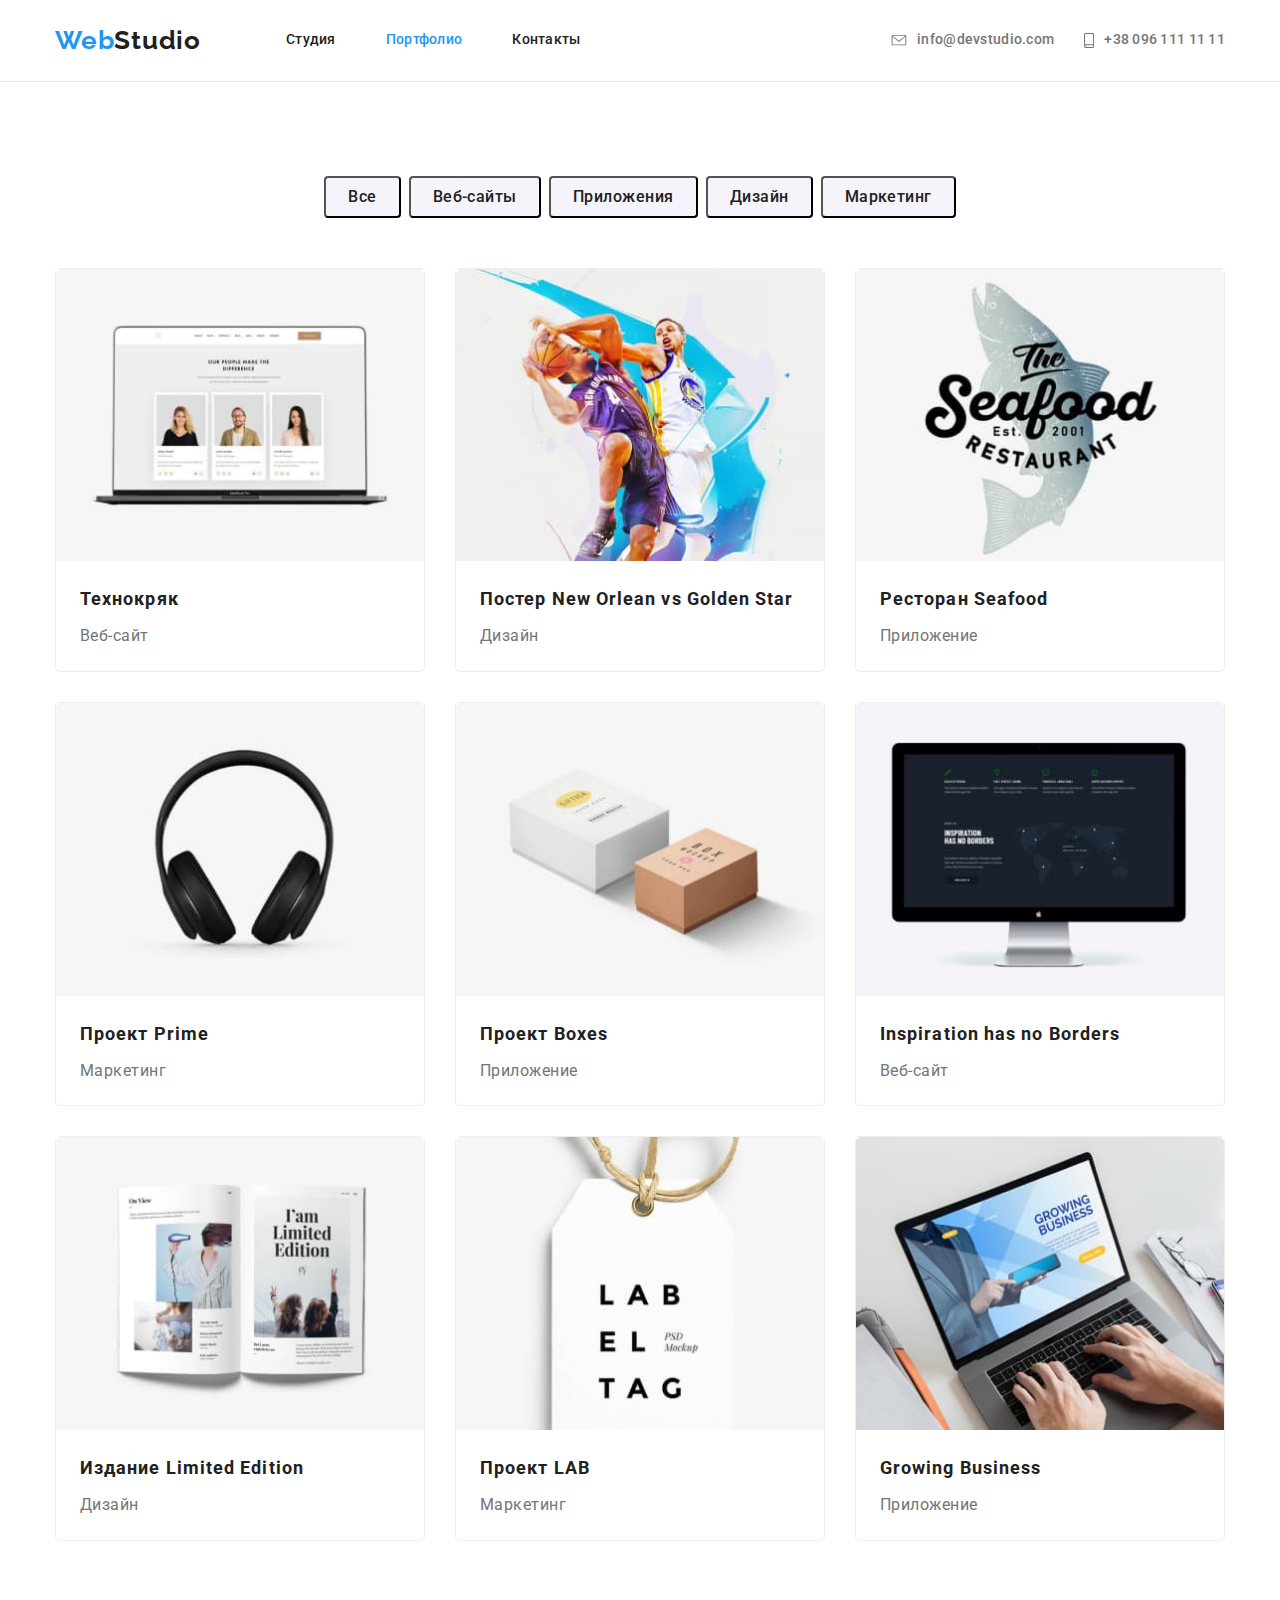
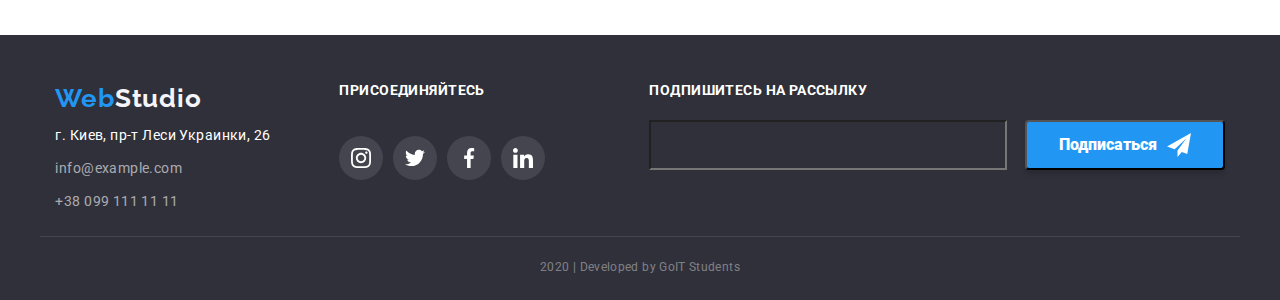
==== portfolio.html @ 96d50aa7 "111" ====
<!DOCTYPE html>
<html lang="ru">
  <head>
    <meta charset="UTF-8" />
    <meta name="viewport" content="width=device-width, initial-scale=1.0" />
    <title>Портфолио</title>
    <link
      href="https://fonts.googleapis.com/css2?family=Raleway:wght@700&family=Roboto:wght@400;500;700&display=swap"
      rel="stylesheet"
    />
    <link
      rel="stylesheet"
      href="https://cdnjs.cloudflare.com/ajax/libs/modern-normalize/0.6.0/modern-normalize.min.css"
    />
    <link rel="stylesheet" href="./css/styles.css" />
  </head>
  <body>
    <!--Шапка-->
    <header class="page-header">
      <div class="header-container">
        <!--Меню навигации-->
        <nav class="main-nav">
          <a class="logo" href="./index.html">Web<span class="logo-header">Studio</span></a>
          <ul class="list">
            <li class="item">
              <a href="./index.html" class="link">
                Студия
              </a>
            </li>
    
            <li class="item">
              <a href="./portfolio.html" class="link curent">
                Портфолио
              </a>
            </li>
    
            <li class="item">
              <a href="" class="link">
                Контакты
              </a>
            </li>
          </ul>
        </nav>
    
        <!--Связь-->
        <address class="address-nav">
          <ul class="list">
            <li class="item">
              <a href="mailto:info@devstudio.com" class="address-mail">
                <svg class="icon-address" width=16 height=11>
                  <use href=./images/symbol-defs.svg#icon-envelope></use>
                </svg>
                info@devstudio.com
              </a>
            </li>
            <li class="item">
    
              <a href="tel:+380961111111" class="address-mail">
                <svg class="icon-address" width="10" height="15">
                  <use href="./images/symbol-defs.svg#icon-smartphone"></use>
                </svg>
                +38 096 111 11 11
              </a>
            </li>
          </ul>
        </address>
      </div>
    </header>
    <!--основной блок-->
    <main class="main-portfolio">
      <!--фильтры-->
      <section class="section">
        <div class="container">
          <ul class="button list">
            <li class="button-item">
              <button type="button" class="button-container__button">
                Все
              </button>
            </li>
            <li class="button-item">
              <button type="button" class="button-container__button">
                Веб-сайты
              </button>
            </li>
            <li class="button-item">
              <button type="button" class="button-container__button">
                Приложения
              </button>
            </li>
            <li class="button-item">
              <button type="button" class="button-container__button">
                Дизайн
              </button>
            </li>
            <li class="button-item">
              <button type="button" class="button-container__button">
                Маркетинг
              </button>
            </li>
          </ul>

          <!--Портфолио-->

          <ul class="production list">
            <li class="production item">
                <a class="portfolio-link" href="">
                  <img
                    class="portfolio__image-card"
                    src="./images/portfolio-projects/img1.jpg"
                    alt="Технокряк"
                    width="370"
                    height="294"
                  />
                  <div class="portfolio__card-content">
                    <h2 class="portfolio-title">Технокряк</h2>
                    <p class="portfolio__name">Веб-сайт</p>
                    <!--<p class="hide-text">Технокряк это современная площадка распространения коронавируса. Компании используют эту платформу для цифрового шпионажа и атак на защищённые сервера конкурентов.</p>-->
                  </div>
                </a>
            </li>
            <li class="production item">
                <a class="portfolio-link" href="">
                  <img
                    class="portfolio__image-card"
                    src="./images/portfolio-projects/img2.jpg"
                    alt="Постер"
                    width="370"
                    height="294"
                  />
                  <div class="portfolio__card-content">
                    <h2 class="portfolio-title">
                      Постер New Orlean vs Golden Star
                    </h2>
                    <p class="portfolio__name">Дизайн</p>
                    <!--<p class="hide-text">Классический текст-«рыба» (условный, зачастую бессмысленный текст-заполнитель, вставляемый в макет страницы).</p>-->
                  </div>
                </a>
            </li>
            <li class="production item">
                <a class="portfolio-link" href="">
                  <img
                    class="portfolio__image-card"
                    src="./images/portfolio-projects/img3.jpg"
                    alt="Ресторан Seafood"
                    width="370"
                    height="294"
                  />
                  <div class="portfolio__card-content">
                    <h2 class="portfolio-title">Ресторан Seafood</h2>
                    <p class="portfolio__name">Приложение</p>
                    <!--<p class="hide-text">Lorem ipsum dolor sit amet, eu errem eloquentiam pro. Fuisset platonem postulant eos id, ut mazim legere pri, nostrud debitis no usu.</p>-->
                  </div>
                </a>
            </li>
            <li class="production item">
                <a class="portfolio-link" href="">
                  <img
                    class="portfolio__image-card"
                    src="./images/portfolio-projects/img4.jpg"
                    alt="Проект Prime"
                    width="370"
                    height="294"
                  />
                  <div class="portfolio__card-content">
                    <h2 class="portfolio-title">Проект Prime</h2>
                    <p class="portfolio__name">Маркетинг</p>
                    <!--<p class="hide-text">Reprimique eloquentiam ex has, at rebum tempor nec. Qui molestiae conclusionemque ut. Quo denique theophrastus ea, an his justo deseruisse.</p>-->
                  </div>
                </a>
            </li>
            <li class="production item">
                <a class="portfolio-link" href="">
                  <img
                    class="portfolio__image-card"
                    src="./images/portfolio-projects/img5.jpg"
                    alt="Проект Boxes"
                    width="370"
                    height="294"
                  />
                  <div class="portfolio__card-content">
                    <h2 class="portfolio-title">Проект Boxes</h2>
                    <p class="portfolio__name">Приложение</p>
                    <!--<p class="hide-text">Классический текст-«рыба» (условный, зачастую бессмысленный текст-заполнитель, вставляемый в макет страницы).</p>-->
                  </div>
                </a>
            </li>
            <li class="production item">
                <a class="portfolio-link" href="">
                  <img
                    class="portfolio__image-card"
                    src="./images/portfolio-projects/img6.jpg"
                    alt="Inspiration has no Borders"
                    width="370"
                    height="294"
                  />
                  <div class="portfolio__card-content">
                    <h2 class="portfolio-title">Inspiration has no Borders</h2>
                    <p class="portfolio__name">Веб-сайт</p>
                    <!--<p class="hide-text">Lorem ipsum dolor sit amet, eu errem eloquentiam pro. Fuisset platonem postulant eos id, ut mazim legere pri, nostrud debitis no usu.</p>-->
                  </div>
                </a>
            </li>
            <li class="production item">
                <a class="portfolio-link" href="">
                  <img
                    class="portfolio__image-card"
                    src="./images/portfolio-projects/img7.jpg"
                    alt="Издание Limited Edition"
                    width="370"
                    height="294"
                  />
                  <div class="portfolio__card-content">
                    <h2 class="portfolio-title">Издание Limited Edition</h2>
                    <p class="portfolio__name">Дизайн</p>
                    <!--<p class="hide-text">Reprimique eloquentiam ex has, at rebum tempor nec. Qui molestiae conclusionemque ut. Quo denique theophrastus ea, an his justo deseruisse.</p>-->
                  </div>
                </a>
            </li>
            <li class="production item">
                <a class="portfolio-link" href="">
                  <img
                    class="portfolio__image-card"
                    src="./images/portfolio-projects/img8.jpg"
                    alt="Проект LAB"
                    width="370"
                    height="294"
                  />
                  <div class="portfolior__card-content">
                    <h2 class="portfolio-title">Проект LAB</h2>
                    <p class="portfolio__name">Маркетинг</p>
                    <!--<p class="hide-text">Классический текст-«рыба» (условный, зачастую бессмысленный текст-заполнитель, вставляемый в макет страницы).</p>-->
                  </div>
                </a>
            </li>
            <li class="production item">
                <a class="portfolio-link" href="">
                  <img
                    class="portfolior__image-card"
                    src="./images/portfolio-projects/img9.jpg"
                    alt="Growing Business"
                    width="370"
                    height="294"
                  />
                  <div class="portfolio__card-content">
                    <h2 class="portfolio-title">Growing Business</h2>
                    <p class="portfolio__name">Приложение</p>
                    <!--<p class="hide-text">Lorem ipsum dolor sit amet, eu errem eloquentiam pro. Fuisset platonem postulant eos id, ut mazim legere pri, nostrud debitis no usu.</p>-->
                  </div>
                </a>
            </li>
          </ul>
        </div>
      </section>
    </main>

    <!--Footer-->
    <footer class="footer">
      <div class="container footer-box">
        <div class="footer__container__logo-adress">
          <a class="logo" href="./index.html"
            >Web<span class="logo-footer">Studio</span></a
          >
          <address>
            <p class="footer__container__logo-adress__adress">
              г. Киев, пр-т Леси Украинки, 26
            </p>
            <a
              class="footer__container__logo-adress__contact"
              href="mailto:info@example.com"
              >info@example.com</a
            >
            <a
              class="footer__container__logo-adress__contact"
              href="tel:+380991111111"
              >+38 099 111 11 11</a
            >
          </address>
        </div>

        <div class="footer__container__social">
          <p class="footer__container__social__slogan">присоединяйтесь</p>
          <ul class="footer__container__social__social-list">
            <li>
              <a class="footer__social-links" href="https://www.instagram.com">
                <svg class="footer__social-icon" width="20" height="20">
                  <use href="./images/symbol-defs.svg#icon-instagram-2"></use>
                </svg>
              </a>
            </li>
            <li>
              <a class="footer__social-links" href="https://twitter.com">
                <svg class="footer__social-icon" width="20" height="20">
                  <use href="./images/symbol-defs.svg#icon-twitter-1"></use>
                </svg>
              </a>
            </li>
            <li>
              <a class="footer__social-links" href="https://www.facebook.com">
                <svg class="footer__social-icon" width="20" height="20">
                  <use href="./images/symbol-defs.svg#icon-facebook-1"></use>
                </svg>
              </a>
            </li>
            <li>
              <a class="footer__social-links" href="https://www.linkedin.com">
                <svg class="footer__social-icon" width="20" height="20">
                  <use href="./images/symbol-defs.svg#icon-linkedin-1"></use>
                </svg>
              </a>
            </li>
          </ul>
        </div>

        <div class="footer__container__subscribe">
          <p class="footer__container__subscribe__join">
            Подпишитесь на рассылку
          </p>
          <input class="email-input" type="email" />
          <!--Кнопка с подпиской на рассылку-->
          <button type="button" class="button-second">
            Подписаться
            <svg class="send-icon" width="24" height="24">
              <use href="./images/symbol-defs.svg#icon-icon-send"></use>
            </svg>
          </button>
        </div>
      </div>
      <!--копирайт-->
      <p class="footer__copyright-container">
        2020 | Developed by GoIT Students
      </p>
    </footer>
  </body>
</html>
---- css/styles.css ----
html{
    box-sizing: border-box;
}

*,
*::before
*::after {
    box-sizing: inherit;
}
:root {
    --primary-text-color:#757575;
    --title-text-color:#212121;
    --accent-color:#2196F3;
    --accent-background-color:#F5F4FA;
    --title-second-text-color:#FFFFFF;
}
/* стили для боди */
body{
    background-color:#FFFFFF ;
    color: var(--title-second-text-color);
       }
a{
        text-decoration: none;
    }

img{
    display: block;
    max-width: 100%;
    height: auto;
}    

/* Убираем маркеры */
ul [class] {list-style-type: none;}

.visually-hidden{
    position: absolute;
    width: 1px;clip: 
    height: 1px;
    margin: -1px;
    border: 0;
    rect(0 0 0 0);
    overflow: hidden;
}
    
    /* хедер*/
   .page-header{
    
    border-bottom: 1px solid #ECECEC;
             
   } 

.section{
    padding-top: 94px;
    padding-bottom: 94px;
}

.header-container{
    display: flex;
    width: 1200px;
    margin-right: auto;
    margin-left: auto;
    padding-left: 15px;
    padding-right: 15px;
}

.container{
    width: 1200px;
    margin-left: auto;
    margin-right: auto;
    padding-left: 15px;
    padding-right: 15px;
      }

.main-nav .list{
    display: flex;
    margin-left: 85px;
    padding-left: 0px;
    align-items: center;
    margin-top: 0px;
    margin-bottom: 0px;
   }

.main-nav .item + .item{
    margin-left: 50px;
}

 /*стиль навигации*/
 .main-nav{
    display: inline-block;
    margin-top: 0px;
    margin-bottom: 0px;
    display: flex;
}
.main-nav .link{
    display: block;
    margin-bottom: 0px;
    padding-top: 32px;
    padding-bottom: 32px;

    color: var(--title-text-color);
    font-family: Roboto, sans-serif;
    font-style: normal;
    font-weight: 500;
    font-size: 14px;
    line-height: 1.14;
    letter-spacing: 0.02em;
    }

.main-nav .link:hover,
.main-nav .link:focus, 
.main-nav .link:active{
    color:var(--accent-color);
}
.main-nav .link.curent{
    color:var(--accent-color);
}    

   .address-nav .list{
    display: flex;
    margin: 0;
  padding: 0;
  list-style: none;
     }

.address-nav{
    display: flex;
    align-items: center;
    margin-left: auto;
}

.address-nav .item + .item{
    margin-left: 30px;
}

    /*стиль адреса*/
          
.address-mail{
    display: inline-flex;
    align-items: center;
    padding-top: 32px;
    padding-bottom: 32px;

    color:var(--primary-text-color);
    font-family: Roboto, sans-serif;
    font-style: normal;
    font-weight: 500;
    font-size: 14px;
    line-height: 1.14;
    letter-spacing: 0.02em;
    }      

    .address-mail:hover{
        color: var(--accent-color);
    }

    .icon-address{
       margin-right: 10px;
       --color3: currentColor;
    }
       
/*лого*/
    .logo{
        color: var(--accent-color);
        display: flex;
        align-items: center;
        
        font-family: Raleway, sans-serif;
        font-style: normal;
        font-weight: bold;
        font-size: 26px;
        line-height: 1.19;
        letter-spacing: 0.03em;
     }
     
    .logo-header{
        display: block;
        padding-top: 25px;
        padding-bottom: 25px;
        
        color: var(--title-text-color);
        font-family: Raleway, sans-serif;
        font-style: normal;
        font-weight: bold;
        font-size: 26px;
        line-height: 1.19;
        letter-spacing: 0.03em;
                        }

                   

    .logo-footer{
        display: block;
        margin: 0px;
        padding: 0px;
                
        color: var(--accent-background-color);
        font-family: Raleway, sans-serif;
        font-style: normal;
        font-weight: bold;
        font-size: 26px;
        line-height: 1.19;
        letter-spacing: 0.03em;
                }
    
    /*стиль кнопок*/
    .button-primary{
        display: block;
        width: 200px;
        text-align: center;
        padding-top: 10px;
        padding-bottom: 10px;
        margin-left: auto;
        margin-right: auto;
        margin-top: 30px;
       
        border-radius: 3px;

        font-family: Roboto, sans-serif;
        color: var(--title-second-text-color);
        font-style: normal;
        font-weight: bold;
        font-size: 16px;
        line-height: 1.88;
        letter-spacing: 0.06em;
        background-color: var(--accent-color);                 
        }



        .button-second{
            background-color: var(--accent-color);
        }
        .button-second .text-button{
            display: flex;
            align-items: center;
            text-align: center;
            
            color: var(--title-second-text-color);
            font-family: Roboto, sans-serif;
            font-style: normal;
            font-weight: 900;
            font-size: 16px;
            line-height: 1.88;
            letter-spacing: 0.06em;
        }

        .button-list{ 
            background-color: var(--title-second-text-color);
            color: var(--title-text-color);
            }

        .button-list .button { 
                background-color: var(--accent-background-color);
                font-family: Roboto, sans-serif;
                font-style: normal;
                font-weight: 500;
                font-size: 16px;
                line-height: 1.62;
                letter-spacing: 0.03em
            }
        .button-list .button:hover { 
                background-color: var(--accent-color);
                color: var(--title-second-text-color);
                            }
        
                

        .main-portfolio{
           background-color: var(--title-second-text-color); 
        }

   

    /*стиль главного фона и цвет заголовка*/      
    .section-hero{
        max-width: 1600px;
        max-height: 600px;
        margin-left: auto;
        margin-right: auto;
        padding-top: 200px;
        padding-bottom: 200px;
        background-image: linear-gradient(rgba(47, 48, 58, 0.8),rgba(47, 48, 58, 0.8)), url(../images/hero/hero.jpg);
        background-color: rgb(49, 3, 3);
        background-repeat: no-repeat;
        background-position: center;
        background-size: cover;
        color: var(--title-second-text-color);
        }   

    .section-hero .title{
            width: 646px;
            margin-top: 0px;
            margin-right: auto;
            margin-bottom: 0px;
            margin-left: auto;
            
            text-align: center;
            font-family: Roboto, sans-serif;
            font-style: normal;
            font-weight: 900;
            font-size: 44px;
            line-height: 1.36;
            letter-spacing: 0.06em;
            color: var(--title-second-text-color);
            }

.container .list{
    display: flex;

    padding-left: 0px;
    margin-top: 0px;
    margin-bottom: 0px;
    margin-left: auto;
    margin-right: auto;
    }

.features.item{
    justify-content: space-between;
    width: 270px;
    
}

.features.item:not(:last-child){
    margin-right: 30px;
}

.features-icon{
    background-color: var(--accent-background-color);
    display: flex;
    align-items: center;
    justify-content: center;
    padding-top: 25px;
    padding-bottom: 25px;
    border-radius: 4px;
}
 
    .features.title{
        align-self: flex-start;
        padding-left: 0px;
        margin-bottom: 0px;
        margin-top: 30px;
        
        color: var(--title-text-color);
        font-family: Roboto, sans-serif;
        font-style: normal;
        font-weight: bold;
        font-size: 14px;
        line-height: 1.14;
        letter-spacing: 0.03em;
        }
    
    .features.text{
        margin-top: 10px;
        margin-bottom: 0px;
        
        color: var(--primary-text-color);
        font-family: Roboto, sans-serif;
        font-style: normal;
        font-weight: normal;
        font-size: 14px;
        line-height: 1.71;
        letter-spacing: 0.03em;
        }

        /*наш профиль*/
    
   
.container .profile{
    
}

.profile.title{
    margin-top: 0px;
    margin-bottom: 50px;

    color: var(--title-text-color);
    font-family: Roboto, sans-serif;
    font-style: normal;
    font-weight: bold;
    font-size: 36px;
    line-height: 1.17;
    text-align: center;
    letter-spacing: 0.03em;
        }   

.profile .image{
    display: block;
    width: 370px;
    height: 294px;
}

.profile .list{
    display: flex;
    padding-left: 0px;

    margin-top: 0px;
    margin-bottom: 0px;
    padding-top: 50px;
    }

.profile .item + .item{
    margin-left: 30px;
}

.profile .text-title {
    margin-top: 0px;
    margin-bottom: 0px;
    padding-top: 27px;
    padding-bottom: 27px;
                       
    color: var(--title-second-text-color);
    background: rgba(47, 48, 58, 0.8);
    font-family: Roboto, sans-serif;
    font-style: normal;
    font-weight: bold;
    font-size: 14px;
    line-height: 1.14;
    text-align: center;
    letter-spacing: 0.03em;
    }
        /*команда*/

.section.team{
    background-color: var(--accent-background-color);
    }

    .team .title{
        
        margin-top: 0px;
        margin-right: auto;
        margin-bottom: 0px;
        margin-left: auto;
        padding-top: 0px;
                    
        color: var(--title-text-color);
        font-family: Roboto, sans-serif;
        font-style: normal;
        font-weight: bold;
        font-size: 36px;
        line-height: 1.17;
        text-align: center;
        letter-spacing: 0.03em;
        }

.team .list{
    display: flex;
    justify-content: space-between;
    margin-top: 50px;
    margin-bottom: 0px;
    padding-left: 0px;
    padding-right: ;
    }

.team .item{
    width: 270px;
}    
    
    
    .team.card{
        background-color: var(--title-second-text-color);
    }

.team__image{
    display: block;
}

.team__content-card{
    width: 270px;
    padding-top: 30px;
    padding-bottom: 24px;

    background-color: var(--title-second-text-color);
    box-shadow: 0px 2px 1px rgba(0, 0, 0, 0.2), 0px 1px 1px rgba(0, 0, 0, 0.14), 0px 1px 3px rgba(0, 0, 0, 0.12);
}

.item.team-card{
    box-shadow: 0px 2px 1px rgba(0, 0, 0, 0.2), 0px 1px 1px rgba(0, 0, 0, 0.14), 0px 1px 3px rgba(0, 0, 0, 0.12);
}

.team .name{
text-align: center;  
margin: 0px;

color: var(--title-text-color);
font-family: Roboto, sans-serif;
font-style: normal;
font-weight: 500;
font-size: 16px;
line-height: 1.88;
letter-spacing: 0.03em;
    }

.team .text{
    padding-top: 10px;
    text-align: center;
    margin: 0px;
        
    color: var(--primary-text-color);
    font-family: Roboto, sans-serif;
    font-style: normal;
    font-weight: normal;
    font-size: 16px;
    line-height: 1.19;
    letter-spacing: 0.03em;

    }

    .social-list{
        display: flex;
        justify-content: space-evenly;
        
        margin: 0px;
       padding: 0px;
            }

.social-links{
    margin-top: 16px;
    width: 44px;
    height: 44px;
    border-radius: 50%;
    background-color: var(--title-second-text-color);
    align-items: center;
    justify-content: center;
    display: inline-flex;
}
.social-links:hover
    {background-color: var(--accent-color);
    --color4: #FFFFFF;}

.social-icon{
    fill: #AFB1B8;
}

    /*постоянные клиенты*/

    .clients.title{
    text-align: center;
    margin-top: 0px;
    margin-bottom: 50px;

    color: var(--title-text-color);
    font-family: Roboto, sans-serif;
    font-style: normal;
    font-weight: bold;
    font-size: 36px;
    line-height: 1.17;
    text-align: center;
    letter-spacing: 0.03em;
    }

.clients.list{
    display: flex;
    padding-top: 50px;
    padding-left: 0px;
    justify-content: space-between;
    margin: 0px;
    }
 
.clients__logo{
    display: flex;
    justify-content: center;
    align-items: center;
    width: 170px;
    height: 90px;
    border: 1px solid #AFB1B8;
    border-radius: 4px;
  
}

.clients__logo:hover{
    border: 1px solid var(--accent-color);
    --color4: #2196F3;
}

    /*Портфолио*/
.production .list{
    background-color: var(--title-second-text-color);
    }



.production .hide-text{
    background-color: var(--accent-color);
    color: var(--title-second-text-color);
    font-family: Roboto, sans-serif;
    font-style: normal;
    font-weight: normal;
    font-size: 18px;
    line-height: 1.55;
    letter-spacing: 0.03em;
    }

    /*футер*/
.footer{
    background-color:#2F303A ;
    
    margin-left: auto;
    margin-right: auto;
    padding-top:48px;
    padding-bottom: 21px;
    }

.container.footer-box{
   margin-left: auto;
   margin-right: auto;
   display: flex;
   border-bottom: 1px solid rgba(255, 255, 255, 0.1);
   justify-content: center;

}   

.footer__container__logo-adress{
    padding: 0px;
    margin-right: 0px;
    
    color:var(--title-second-text-color) ;
    font-family: Roboto, sans-serif;
    font-style: normal;
    font-weight: normal;
    font-size: 14px;
    line-height: 1.71;
    letter-spacing: 0.03em;
    }

.footer__container__logo-adress__adress{
    margin-top: 10px;
    margin-bottom: 0px;
    margin-right: 69px;

    color: var(--title-second-text-color);
    font-family: Roboto, sans-serif;
    font-style: normal;
    font-weight: normal;
    font-size: 14px;
    line-height: 1.71;
    letter-spacing: 0.03em;
    }    

.footer__container__logo-adress__contact{
    display: flex;
    margin-top: 9px;
    
    color:rgba(255, 255, 255, 0.6) ;
    font-family: Roboto, sans-serif;
    font-style: normal;
    font-weight: normal;
    font-size: 14px;
    line-height: 1.71;
    letter-spacing: 0.03em;
     }

    
.footer__container__social{
margin-right: 94px;
}

.footer__container__social__slogan{
    display: block;
    margin-top: 0px;
    margin-bottom: 21px;
   
    color: var(--title-second-text-color);
    font-family: Roboto, sans-serif;
    font-style: normal;
    font-weight: bold;
    font-size: 14px;
    line-height: 1.14;
    letter-spacing: 0.03em;
    text-transform: uppercase;
      }

.footer__container__social__social-list{
    display: flex;
    padding-left: 0px;
    list-style-type: none;
    margin-top: 0px;
    margin-bottom: 56px;
}

.footer__social-links{
 margin-top: 16px;
 margin-right: 10px;
    width: 44px;
    height: 44px;
    border-radius: 50%;
    background-color: rgba(255, 255, 255, 0.1);
    align-items: center;
    justify-content: center;
    display: inline-flex;
}
.footer__social-links:not(:last-child){
    margin-right: 10px;
}

.footer__social-links:hover{
    background-color: var(--accent-color);
}

.footer__social-icon{
--color4: #FFFFFF; 
}

.footer__container__subscribe{
    
}

.footer__container__subscribe__join{
    display: flex;
    margin-top: 0px;
    margin-bottom: 21px;
    
    color: var(--title-second-text-color);
    font-family: Roboto, sans-serif;
    font-style: normal;
    font-weight: bold;
    font-size: 14px;
    line-height: 1.14;
    letter-spacing: 0.03em;
    text-transform: uppercase;
}

.email-input{
   display: inline-flex;
    width: 358px;
    height: 50px;
    background-color: #2F303A;
    color: rgba(255, 255, 255, 0.6);;
}

.button-second{
    display: inline-flex;
    align-items: center;
    justify-content: center;
    margin-top: 0px;
    margin-left: 12px;
    width: 200px;
    height: 50px;

    color: var(--title-second-text-color);
    font-family: Roboto, sans-serif;
    font-style: normal;
    font-weight: 900;
    font-size: 16px;
    line-height: 30px;
    border-radius: 4px;
    box-shadow: 0px 4px 4px rgba(0, 0, 0, 0.15);
}

.send-icon{
    margin-left: 10px;
}

.footer__copyright-container{
    padding-top: 18px;
    
    margin: 0px;
    
    justify-content: center;

    color: rgba(255, 255, 255, 0.4);  
    font-family: Roboto, sans-serif;
    font-style: normal;
    font-weight: normal;
    font-size: 12px;
    line-height: 2;
    text-align: center;
    letter-spacing: 0.03em;
      }
     
     .button.list{
        display: flex;
        justify-content: center;
    }

    .button-item:not(:last-child){
        margin-right: 8px;
    }

      .button-container__button{
        
        border-radius: 4px;
        padding-top: 6px;
        padding-right: 22px;
        padding-bottom: 6px;
        padding-left: 22px;

        background-color: var(--accent-background-color);
        color: var(--title-text-color);
        font-family: Roboto, sans-serif;
        font-style: normal;
        font-weight: 500;
        font-size: 16px;
        line-height: 1.62;
        text-align: center;
        letter-spacing: 0.03em;
      }

      .button-container__button:hover,
      .button-container__button:focus,
      .button-container__button:active{
          background-color: var(--accent-color);
          color: var(--title-second-text-color);
      }
      
.production.list{
    display: flex;
    flex-wrap: wrap;
    margin: 0px;
    padding-top: 50px;
    padding-left: 0px;
    padding-right: 0px;
}

.production.item:not(:nth-child(3n)){
    margin-right: 30px;
}

.production.item:not(:nth-last-child(-n+3)){
    margin-bottom: 30px;
}

.portfolio__image-card{
    display: block
}

.portfolio__card{
        
}
.portfolio-link{
    display: block;
    width: 370px;

    background: #FFFFFF;
    border: 1px solid #EEEEEE;
    border-radius: 5px;
}
.portfolio-link:hover{
box-shadow: 0px 2px 1px rgba(0, 0, 0, 0.2), 0px 1px 1px rgba(0, 0, 0, 0.14), 0px 1px 3px rgba(0, 0, 0, 0.12);
}

.portfolio-title{
    margin-top: 20px;
    margin-bottom: 4px;
    margin-left: 24px;
    
    color: var(--title-text-color);
    font-family: Roboto, sans-serif;
    font-style: normal;
    font-weight: bold;
    font-size: 18px;
    line-height: 2;
    letter-spacing: 0.06em
}

.portfolio__name{
    margin-top: 4px;
    margin-bottom: 20px;
    margin-left: 24px;
   
    color: var(--primary-text-color);
    font-family: Roboto, sans-serif;
    font-style: normal;
    font-weight: normal;
    font-size: 16px;
    line-height: 1.87;
    letter-spacing: 0.03em;
}
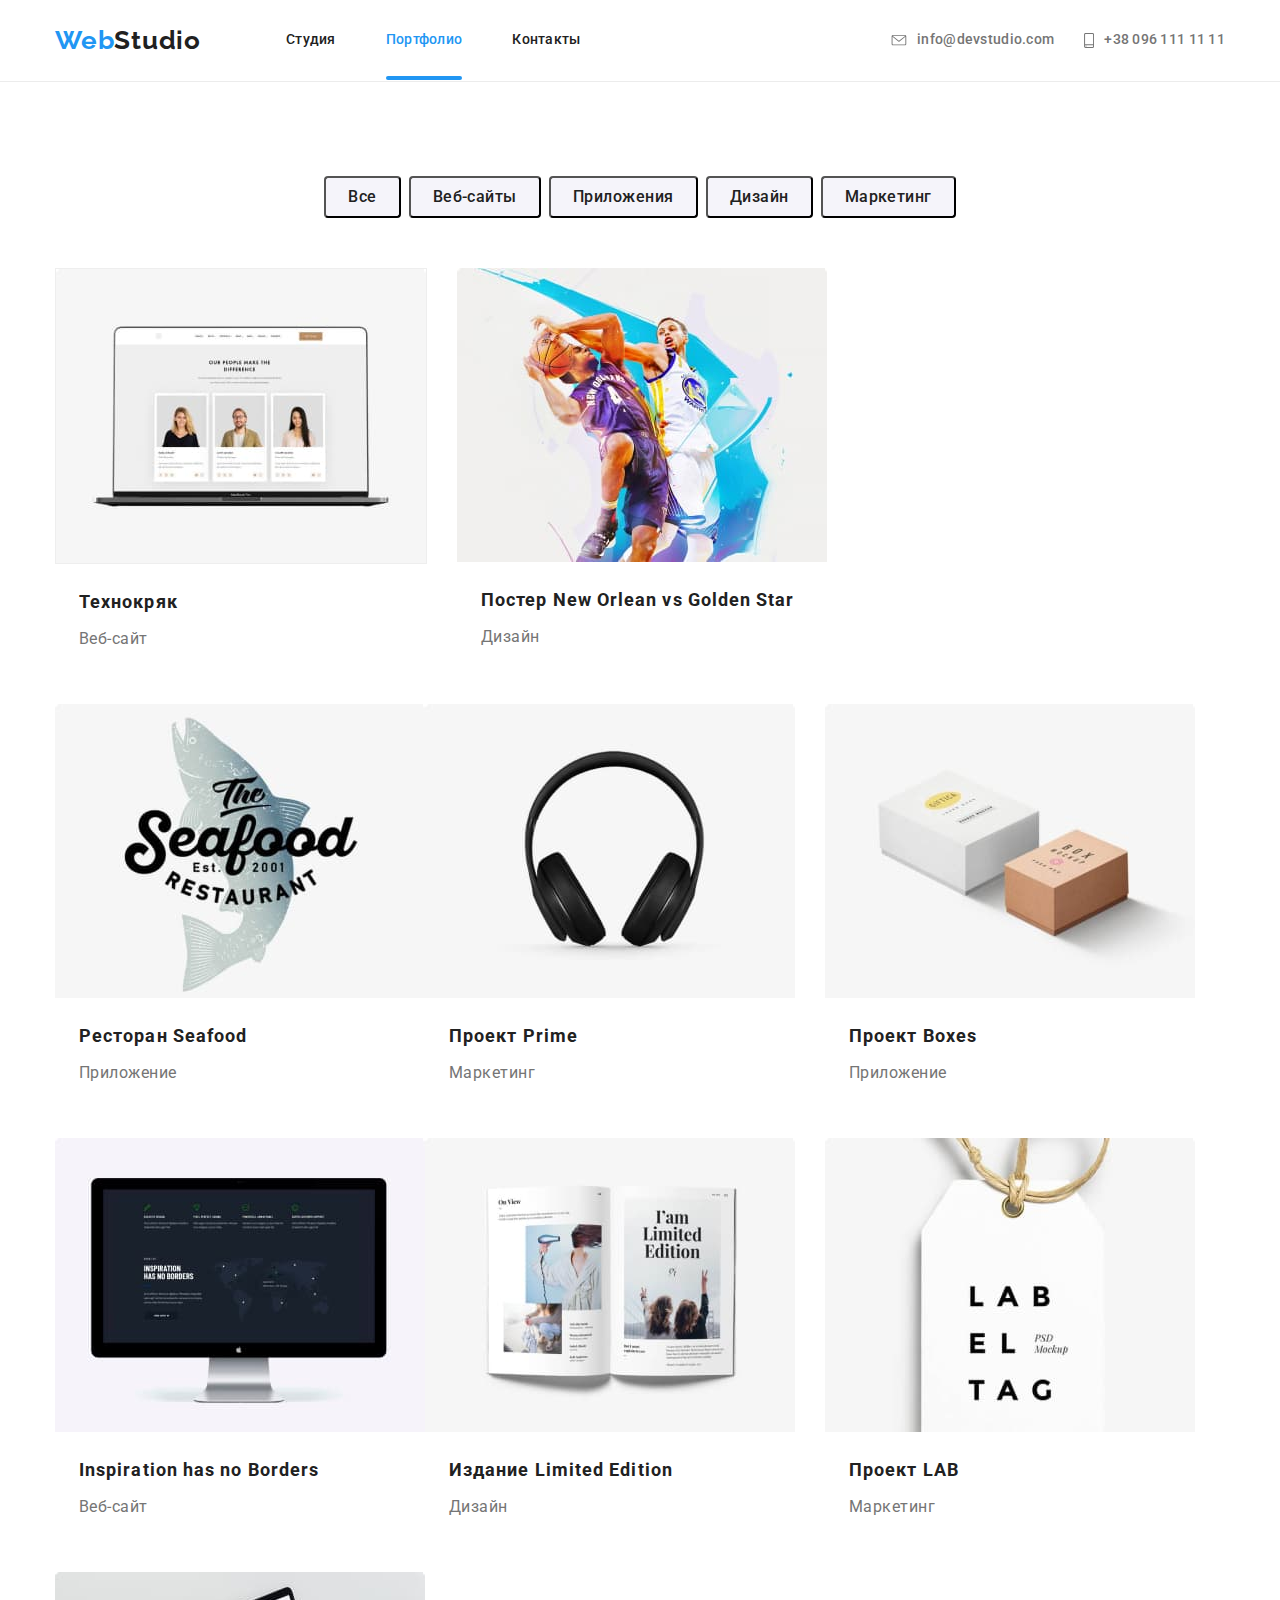
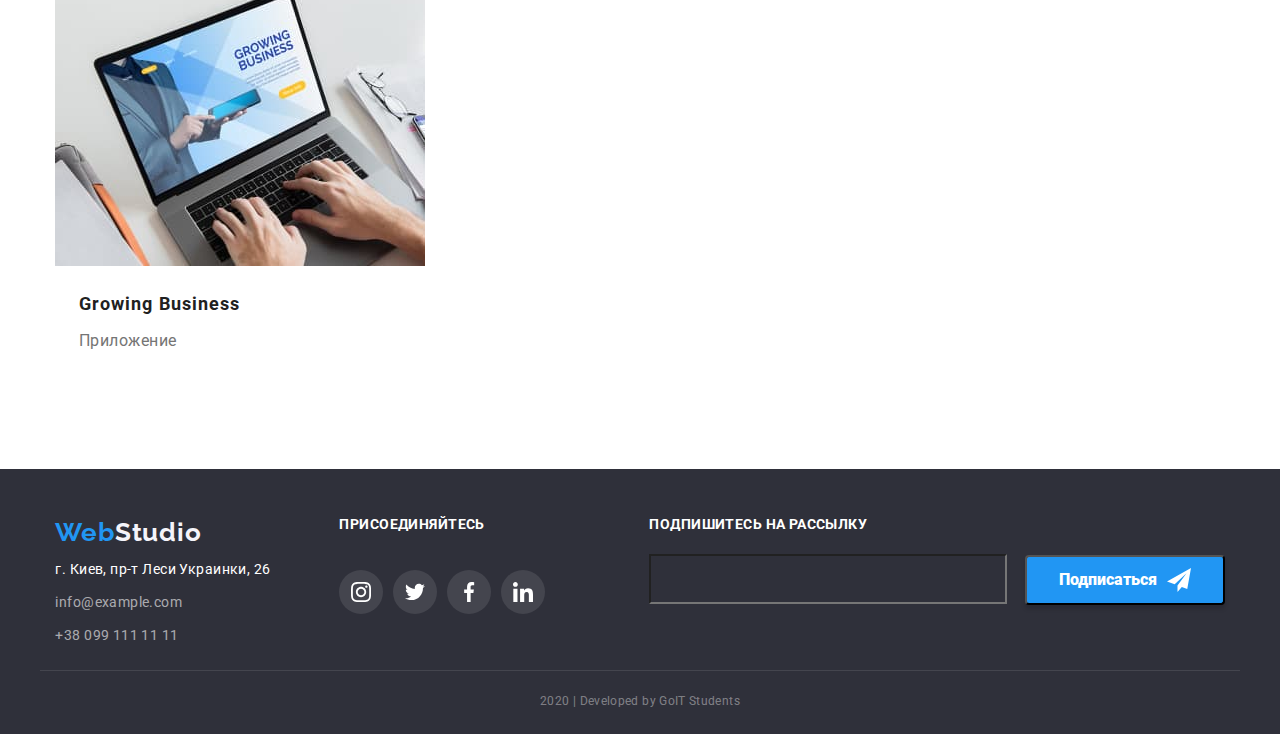
==== commit 418b638a: "333" ====
--- a/portfolio.html
+++ b/portfolio.html
@@ -23,19 +23,19 @@
           <a class="logo" href="./index.html">Web<span class="logo-header">Studio</span></a>
           <ul class="list">
             <li class="item">
-              <a href="./index.html" class="link">
+              <a href="./index.html" class="nav-link">
                 Студия
               </a>
             </li>
     
             <li class="item">
-              <a href="./portfolio.html" class="link curent">
+              <a href="./portfolio.html" class="nav-link curent">
                 Портфолио
               </a>
             </li>
     
             <li class="item">
-              <a href="" class="link">
+              <a href="" class="nav-link">
                 Контакты
               </a>
             </li>
@@ -103,18 +103,21 @@
 
           <ul class="production list">
             <li class="production item">
-                <a class="portfolio-link" href="">
-                  <img
-                    class="portfolio__image-card"
-                    src="./images/portfolio-projects/img1.jpg"
-                    alt="Технокряк"
-                    width="370"
-                    height="294"
-                  />
+                <div class="product-thumb">
+                  <a class="portfolio-link" href="">
+                    <div class="portfolio-box">
+                      <img class="portfolio__image-card" src="./images/portfolio-projects/img1.jpg" alt="Технокряк" width="370"
+                        height="294" />
+                      <div class="portfolio-overlay">
+                        <p class="overlay-text">Технокряк это современная площадка распространения коронавируса. Компании используют эту
+                          платформу для цифрового шпионажа и атак на защищённые сервера конкурентов.</p>
+                      </div>
+                    </div>
+                </div>
+                  
                   <div class="portfolio__card-content">
                     <h2 class="portfolio-title">Технокряк</h2>
                     <p class="portfolio__name">Веб-сайт</p>
-                    <!--<p class="hide-text">Технокряк это современная площадка распространения коронавируса. Компании используют эту платформу для цифрового шпионажа и атак на защищённые сервера конкурентов.</p>-->
                   </div>
                 </a>
             </li>
@@ -257,26 +260,16 @@
     <footer class="footer">
       <div class="container footer-box">
         <div class="footer__container__logo-adress">
-          <a class="logo" href="./index.html"
-            >Web<span class="logo-footer">Studio</span></a
-          >
+          <a class="logo" href="./index.html">Web<span class="logo-footer">Studio</span></a>
           <address>
             <p class="footer__container__logo-adress__adress">
               г. Киев, пр-т Леси Украинки, 26
             </p>
-            <a
-              class="footer__container__logo-adress__contact"
-              href="mailto:info@example.com"
-              >info@example.com</a
-            >
-            <a
-              class="footer__container__logo-adress__contact"
-              href="tel:+380991111111"
-              >+38 099 111 11 11</a
-            >
+            <a class="footer__container__logo-adress__contact" href="mailto:info@example.com">info@example.com</a>
+            <a class="footer__container__logo-adress__contact" href="tel:+380991111111">+38 099 111 11 11</a>
           </address>
         </div>
-
+    
         <div class="footer__container__social">
           <p class="footer__container__social__slogan">присоединяйтесь</p>
           <ul class="footer__container__social__social-list">
@@ -310,19 +303,17 @@
             </li>
           </ul>
         </div>
-
+    
         <div class="footer__container__subscribe">
           <p class="footer__container__subscribe__join">
             Подпишитесь на рассылку
           </p>
-          <input class="email-input" type="email" />
+          <input class="email-input" type="email">
           <!--Кнопка с подпиской на рассылку-->
-          <button type="button" class="button-second">
-            Подписаться
+          <button type="button" class="button-second">Подписаться
             <svg class="send-icon" width="24" height="24">
               <use href="./images/symbol-defs.svg#icon-icon-send"></use>
-            </svg>
-          </button>
+            </svg></button>
         </div>
       </div>
       <!--копирайт-->
--- a/css/styles.css
+++ b/css/styles.css
@@ -91,12 +91,18 @@
     margin-bottom: 0px;
     display: flex;
 }
-.main-nav .link{
+.nav-link{
+    position: relative;
     display: block;
     margin-bottom: 0px;
     padding-top: 32px;
     padding-bottom: 32px;
 
+    cursor: pointer;
+    transition-property: color;
+    transition-duration: 250ms;
+    transition-timing-function: cubic-bezier(0.4, 0, 0.2, 1);
+
     color: var(--title-text-color);
     font-family: Roboto, sans-serif;
     font-style: normal;
@@ -106,14 +112,25 @@
     letter-spacing: 0.02em;
     }
 
-.main-nav .link:hover,
-.main-nav .link:focus, 
-.main-nav .link:active{
+.nav-link:hover,
+.nav-link:focus, 
+.nav-link:active{
     color:var(--accent-color);
 }
-.main-nav .link.curent{
+.nav-link.curent{
     color:var(--accent-color);
-}    
+}  
+
+.nav-link.curent::after{
+    content: '';
+    position: absolute;
+    display: block;
+    width: 100%;
+    height: 4px;
+    border-radius: 2px;
+    bottom: 0;
+    background-color:var(--accent-color);
+}   
 
    .address-nav .list{
     display: flex;
@@ -139,6 +156,10 @@
     align-items: center;
     padding-top: 32px;
     padding-bottom: 32px;
+    cursor: pointer;
+    transition-property: color;
+    transition-duration: 250ms;
+    transition-timing-function: cubic-bezier(0.4, 0, 0.2, 1);
 
     color:var(--primary-text-color);
     font-family: Roboto, sans-serif;
@@ -149,7 +170,7 @@
     letter-spacing: 0.02em;
     }      
 
-    .address-mail:hover{
+    .address-mail:hover, .address-mail:focus, .address-mail:active{
         color: var(--accent-color);
     }
 
@@ -384,9 +405,23 @@
         }   
 
 .profile .image{
-    display: block;
     width: 370px;
     height: 294px;
+}
+
+.image-box{
+    display: block;
+    position: relative;
+}
+
+.box-title{
+    position: absolute;
+    display: block;
+    background-color: rgba(47, 48, 58, 0.8);
+    width:100%;
+    bottom: 0;
+    right: 0;
+
 }
 
 .profile .list{
@@ -522,8 +557,12 @@
     align-items: center;
     justify-content: center;
     display: inline-flex;
-}
-.social-links:hover
+    cursor: pointer;
+    transition-property: background-color;
+    transition-duration: 250ms;
+    transition-timing-function: cubic-bezier(0.4, 0, 0.2, 1);
+}
+.social-links:hover, .social-links:focus, .social-links:active
     {background-color: var(--accent-color);
     --color4: #FFFFFF;}
 
@@ -564,10 +603,14 @@
     height: 90px;
     border: 1px solid #AFB1B8;
     border-radius: 4px;
+    cursor: pointer;
+    transition-property: background-color;
+    transition-duration: 250ms;
+    transition-timing-function: cubic-bezier(0.4, 0, 0.2, 1);
   
 }
 
-.clients__logo:hover{
+.clients__logo:hover, .clients__logo:focus, .clients__logo:active{
     border: 1px solid var(--accent-color);
     --color4: #2196F3;
 }
@@ -687,12 +730,16 @@
     align-items: center;
     justify-content: center;
     display: inline-flex;
+    cursor: pointer;
+    transition-property: background-color;
+    transition-duration: 250ms;
+    transition-timing-function: cubic-bezier(0.4, 0, 0.2, 1);
 }
 .footer__social-links:not(:last-child){
     margin-right: 10px;
 }
 
-.footer__social-links:hover{
+.footer__social-links:hover, .footer__social-links:focus, .footer__social-links:active{
     background-color: var(--accent-color);
 }
 
@@ -735,6 +782,7 @@
     margin-left: 12px;
     width: 200px;
     height: 50px;
+    cursor: pointer;
 
     color: var(--title-second-text-color);
     font-family: Roboto, sans-serif;
@@ -819,6 +867,49 @@
     margin-bottom: 30px;
 }
 
+.portfolio-box{
+    position: relative;
+   overflow: hidden;
+}
+
+.portfolio-overlay{
+    position: absolute;
+    display: inline-block;
+    width: 100%;
+    height: 100%;
+       
+    background-color: rgba(33, 150, 243, 0.9);
+}
+.product-thumb{
+    background: #FFFFFF;
+    border: 1px solid #EEEEEE;
+}
+
+.product-thumb:hover .portfolio-overlay{
+    box-shadow: 0px 2px 1px rgba(0, 0, 0, 0.2), 0px 1px 1px rgba(0, 0, 0, 0.14), 0px 1px 3px rgba(0, 0, 0, 0.12);
+    transform: translateY(-100%);
+    transition-duration: 250ms;
+    transition-timing-function: cubic-bezier(0.4, 0, 0.2, 1);
+}
+
+.portfolio-overlay:hover, .portfolio-overlay:focus, .portfolio-overlay:active{
+    transform: translateY(-100%);
+    transition-duration: 250ms;
+    transition-timing-function: cubic-bezier(0.4, 0, 0.2, 1);
+}
+
+.overlay-text{
+    color: var(--title-second-text-color);
+    font-family: Roboto, sans-serif;
+    font-style: normal;
+    font-weight: normal;
+    font-size: 18px;
+    line-height: 1.55
+    letter-spacing: 0.03em;
+    text-align: center;
+
+}
+
 .portfolio__image-card{
     display: block
 }
@@ -829,14 +920,7 @@
 .portfolio-link{
     display: block;
     width: 370px;
-
-    background: #FFFFFF;
-    border: 1px solid #EEEEEE;
-    border-radius: 5px;
-}
-.portfolio-link:hover{
-box-shadow: 0px 2px 1px rgba(0, 0, 0, 0.2), 0px 1px 1px rgba(0, 0, 0, 0.14), 0px 1px 3px rgba(0, 0, 0, 0.12);
-}
+   }
 
 .portfolio-title{
     margin-top: 20px;
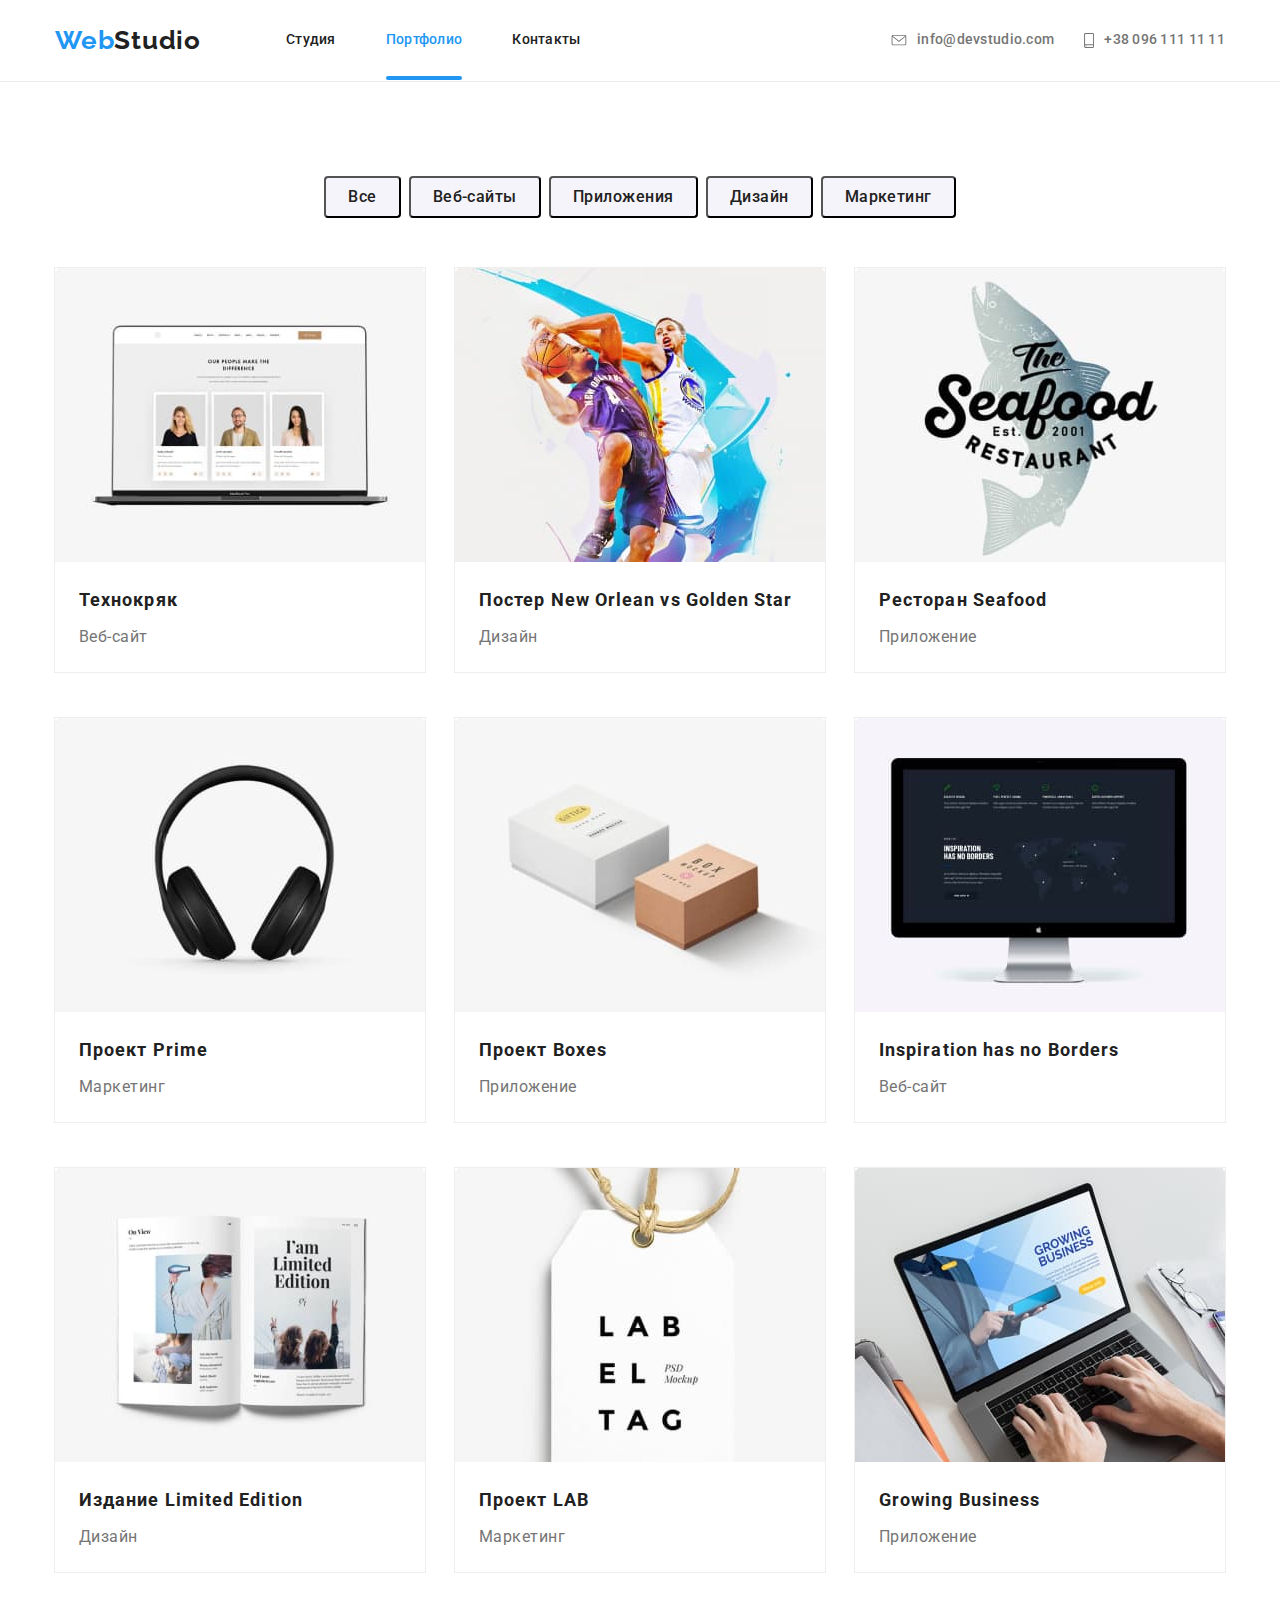
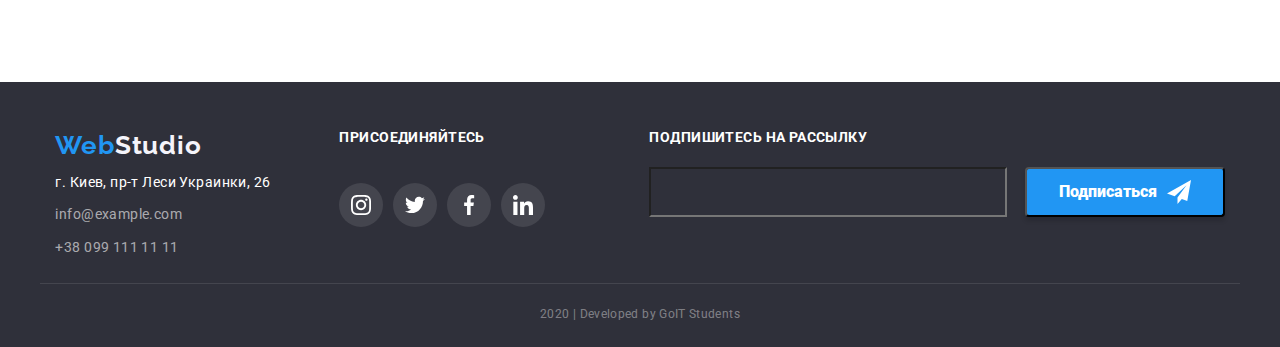
==== commit b1690993: "444" ====
--- a/portfolio.html
+++ b/portfolio.html
@@ -112,25 +112,26 @@
                         <p class="overlay-text">Технокряк это современная площадка распространения коронавируса. Компании используют эту
                           платформу для цифрового шпионажа и атак на защищённые сервера конкурентов.</p>
                       </div>
-                    </div>
-                </div>
-                  
-                  <div class="portfolio__card-content">
-                    <h2 class="portfolio-title">Технокряк</h2>
-                    <p class="portfolio__name">Веб-сайт</p>
-                  </div>
-                </a>
-            </li>
-            <li class="production item">
-                <a class="portfolio-link" href="">
-                  <img
-                    class="portfolio__image-card"
-                    src="./images/portfolio-projects/img2.jpg"
-                    alt="Постер"
-                    width="370"
-                    height="294"
-                  />
-                  <div class="portfolio__card-content">
+                    </div>         
+                    <div class="portfolio__card-content">
+                      <h2 class="portfolio-title">Технокряк</h2>
+                      <p class="portfolio__name">Веб-сайт</p>
+                  </div>
+                  </a>
+              </div>
+            </li>
+            <li class="production item">
+                <div class="product-thumb">
+                  <a class="portfolio-link" href="">
+                    <div class="portfolio-box">
+                      <img class="portfolio__image-card" src="./images/portfolio-projects/img2.jpg" alt="Постер New Orlean vs Golden Star" width="370"
+                        height="294" />
+                      <div class="portfolio-overlay">
+                        <p class="overlay-text">Технокряк это современная площадка распространения коронавируса. Компании используют эту
+                          платформу для цифрового шпионажа и атак на защищённые сервера конкурентов.</p>
+                      </div>
+                    </div>
+                    <div class="portfolio__card-content">
                     <h2 class="portfolio-title">
                       Постер New Orlean vs Golden Star
                     </h2>
@@ -138,118 +139,140 @@
                     <!--<p class="hide-text">Классический текст-«рыба» (условный, зачастую бессмысленный текст-заполнитель, вставляемый в макет страницы).</p>-->
                   </div>
                 </a>
-            </li>
-            <li class="production item">
+                </div>
+            </li>
+            <li class="production item">
+              <div class="product-thumb">
                 <a class="portfolio-link" href="">
-                  <img
-                    class="portfolio__image-card"
-                    src="./images/portfolio-projects/img3.jpg"
-                    alt="Ресторан Seafood"
-                    width="370"
-                    height="294"
-                  />
+                  <div class="portfolio-box">
+                    <img class="portfolio__image-card" src="./images/portfolio-projects/img3.jpg"
+                      alt="Ресторан Seafood" width="370" height="294" />
+                    <div class="portfolio-overlay">
+                      <p class="overlay-text">Технокряк это современная площадка распространения коронавируса. Компании используют эту
+                        платформу для цифрового шпионажа и атак на защищённые сервера конкурентов.</p>
+                    </div>
+                  </div>
                   <div class="portfolio__card-content">
                     <h2 class="portfolio-title">Ресторан Seafood</h2>
                     <p class="portfolio__name">Приложение</p>
                     <!--<p class="hide-text">Lorem ipsum dolor sit amet, eu errem eloquentiam pro. Fuisset platonem postulant eos id, ut mazim legere pri, nostrud debitis no usu.</p>-->
                   </div>
                 </a>
-            </li>
-            <li class="production item">
-                <a class="portfolio-link" href="">
-                  <img
-                    class="portfolio__image-card"
-                    src="./images/portfolio-projects/img4.jpg"
-                    alt="Проект Prime"
-                    width="370"
-                    height="294"
-                  />
-                  <div class="portfolio__card-content">
+                </div>
+            </li>
+            <li class="production item">
+                <div class="product-thumb">
+                  <a class="portfolio-link" href="">
+                    <div class="portfolio-box">
+                      <img class="portfolio__image-card" src="./images/portfolio-projects/img4.jpg"
+                        alt="Проект Prime" width="370" height="294" />
+                      <div class="portfolio-overlay">
+                        <p class="overlay-text">Технокряк это современная площадка распространения коронавируса. Компании используют эту
+                          платформу для цифрового шпионажа и атак на защищённые сервера конкурентов.</p>
+                      </div>
+                    </div>
+                    <div class="portfolio__card-content">
                     <h2 class="portfolio-title">Проект Prime</h2>
                     <p class="portfolio__name">Маркетинг</p>
                     <!--<p class="hide-text">Reprimique eloquentiam ex has, at rebum tempor nec. Qui molestiae conclusionemque ut. Quo denique theophrastus ea, an his justo deseruisse.</p>-->
                   </div>
                 </a>
-            </li>
-            <li class="production item">
-                <a class="portfolio-link" href="">
-                  <img
-                    class="portfolio__image-card"
-                    src="./images/portfolio-projects/img5.jpg"
-                    alt="Проект Boxes"
-                    width="370"
-                    height="294"
-                  />
-                  <div class="portfolio__card-content">
+                </div>
+            </li>
+            <li class="production item">
+                <div class="product-thumb">
+                  <a class="portfolio-link" href="">
+                    <div class="portfolio-box">
+                      <img class="portfolio__image-card" src="./images/portfolio-projects/img5.jpg" alt="Проект Boxes" width="370"
+                        height="294" />
+                      <div class="portfolio-overlay">
+                        <p class="overlay-text">Технокряк это современная площадка распространения коронавируса. Компании используют эту
+                          платформу для цифрового шпионажа и атак на защищённые сервера конкурентов.</p>
+                      </div>
+                    </div>
+                    <div class="portfolio__card-content">
                     <h2 class="portfolio-title">Проект Boxes</h2>
                     <p class="portfolio__name">Приложение</p>
                     <!--<p class="hide-text">Классический текст-«рыба» (условный, зачастую бессмысленный текст-заполнитель, вставляемый в макет страницы).</p>-->
                   </div>
                 </a>
-            </li>
-            <li class="production item">
+                </div>
+            </li>
+            <li class="production item">
+              <div class="product-thumb">
                 <a class="portfolio-link" href="">
-                  <img
-                    class="portfolio__image-card"
-                    src="./images/portfolio-projects/img6.jpg"
-                    alt="Inspiration has no Borders"
-                    width="370"
-                    height="294"
-                  />
+                  <div class="portfolio-box">
+                    <img class="portfolio__image-card" src="./images/portfolio-projects/img6.jpg" alt="Inspiration has no Borders" width="370"
+                      height="294" />
+                    <div class="portfolio-overlay">
+                      <p class="overlay-text">Технокряк это современная площадка распространения коронавируса. Компании используют эту
+                        платформу для цифрового шпионажа и атак на защищённые сервера конкурентов.</p>
+                    </div>
+                  </div>
                   <div class="portfolio__card-content">
                     <h2 class="portfolio-title">Inspiration has no Borders</h2>
                     <p class="portfolio__name">Веб-сайт</p>
                     <!--<p class="hide-text">Lorem ipsum dolor sit amet, eu errem eloquentiam pro. Fuisset platonem postulant eos id, ut mazim legere pri, nostrud debitis no usu.</p>-->
                   </div>
                 </a>
-            </li>
-            <li class="production item">
-                <a class="portfolio-link" href="">
-                  <img
-                    class="portfolio__image-card"
-                    src="./images/portfolio-projects/img7.jpg"
-                    alt="Издание Limited Edition"
-                    width="370"
-                    height="294"
-                  />
-                  <div class="portfolio__card-content">
+                </div>
+            </li>
+            <li class="production item">
+                <div class="product-thumb">
+                  <a class="portfolio-link" href="">
+                    <div class="portfolio-box">
+                      <img class="portfolio__image-card" src="./images/portfolio-projects/img7.jpg" alt="Издание Limited Edition"
+                        width="370" height="294" />
+                      <div class="portfolio-overlay">
+                        <p class="overlay-text">Технокряк это современная площадка распространения коронавируса. Компании используют эту
+                          платформу для цифрового шпионажа и атак на защищённые сервера конкурентов.</p>
+                      </div>
+                    </div>
+                    <div class="portfolio__card-content">
                     <h2 class="portfolio-title">Издание Limited Edition</h2>
                     <p class="portfolio__name">Дизайн</p>
                     <!--<p class="hide-text">Reprimique eloquentiam ex has, at rebum tempor nec. Qui molestiae conclusionemque ut. Quo denique theophrastus ea, an his justo deseruisse.</p>-->
                   </div>
                 </a>
-            </li>
-            <li class="production item">
-                <a class="portfolio-link" href="">
-                  <img
-                    class="portfolio__image-card"
-                    src="./images/portfolio-projects/img8.jpg"
-                    alt="Проект LAB"
-                    width="370"
-                    height="294"
-                  />
-                  <div class="portfolior__card-content">
+                </div>
+            </li>
+            <li class="production item">
+                <div class="product-thumb">
+                  <a class="portfolio-link" href="">
+                    <div class="portfolio-box">
+                      <img class="portfolio__image-card" src="./images/portfolio-projects/img8.jpg" alt="Проект LAB"
+                        width="370" height="294" />
+                      <div class="portfolio-overlay">
+                        <p class="overlay-text">Технокряк это современная площадка распространения коронавируса. Компании используют эту
+                          платформу для цифрового шпионажа и атак на защищённые сервера конкурентов.</p>
+                      </div>
+                    </div>
+                    <div class="portfolio__card-content">
                     <h2 class="portfolio-title">Проект LAB</h2>
                     <p class="portfolio__name">Маркетинг</p>
                     <!--<p class="hide-text">Классический текст-«рыба» (условный, зачастую бессмысленный текст-заполнитель, вставляемый в макет страницы).</p>-->
                   </div>
                 </a>
-            </li>
-            <li class="production item">
+                </div>
+            </li>
+            <li class="production item">
+              <div class="product-thumb">
                 <a class="portfolio-link" href="">
-                  <img
-                    class="portfolior__image-card"
-                    src="./images/portfolio-projects/img9.jpg"
-                    alt="Growing Business"
-                    width="370"
-                    height="294"
-                  />
+                  <div class="portfolio-box">
+                    <img class="portfolio__image-card" src="./images/portfolio-projects/img9.jpg" alt="Growing Business" width="370"
+                      height="294" />
+                    <div class="portfolio-overlay">
+                      <p class="overlay-text">Технокряк это современная площадка распространения коронавируса. Компании используют эту
+                        платформу для цифрового шпионажа и атак на защищённые сервера конкурентов.</p>
+                    </div>
+                  </div>
                   <div class="portfolio__card-content">
                     <h2 class="portfolio-title">Growing Business</h2>
                     <p class="portfolio__name">Приложение</p>
                     <!--<p class="hide-text">Lorem ipsum dolor sit amet, eu errem eloquentiam pro. Fuisset platonem postulant eos id, ut mazim legere pri, nostrud debitis no usu.</p>-->
                   </div>
                 </a>
+                </div>
             </li>
           </ul>
         </div>
--- a/css/styles.css
+++ b/css/styles.css
@@ -831,6 +831,10 @@
         padding-right: 22px;
         padding-bottom: 6px;
         padding-left: 22px;
+        cursor: pointer;
+        transition-property: background-color;
+        transition-duration: 250ms;
+        transition-timing-function: cubic-bezier(0.4, 0, 0.2, 1);
 
         background-color: var(--accent-background-color);
         color: var(--title-text-color);
@@ -877,19 +881,23 @@
     display: inline-block;
     width: 100%;
     height: 100%;
+    padding-top: 63px;
+    padding-right: 24px;
+    padding-bottom: 63px;
+    padding-left: 24px;
        
     background-color: rgba(33, 150, 243, 0.9);
 }
 .product-thumb{
     background: #FFFFFF;
-    border: 1px solid #EEEEEE;
+   outline: 1px solid #EEEEEE;
 }
 
 .product-thumb:hover .portfolio-overlay{
-    box-shadow: 0px 2px 1px rgba(0, 0, 0, 0.2), 0px 1px 1px rgba(0, 0, 0, 0.14), 0px 1px 3px rgba(0, 0, 0, 0.12);
     transform: translateY(-100%);
-    transition-duration: 250ms;
-    transition-timing-function: cubic-bezier(0.4, 0, 0.2, 1);
+    transition: transform 250ms cubic-bezier(0.4, 0, 0.2, 1);
+    
+    box-shadow: 1px 4px 6px rgba(0, 0, 0, 0.16), 0px 4px 4px rgba(0, 0, 0, 0.06), 0px 1px 1px rgba(0, 0, 0, 0.12);
 }
 
 .portfolio-overlay:hover, .portfolio-overlay:focus, .portfolio-overlay:active{
@@ -938,7 +946,7 @@
 
 .portfolio__name{
     margin-top: 4px;
-    margin-bottom: 20px;
+    padding-bottom: 20px;
     margin-left: 24px;
    
     color: var(--primary-text-color);
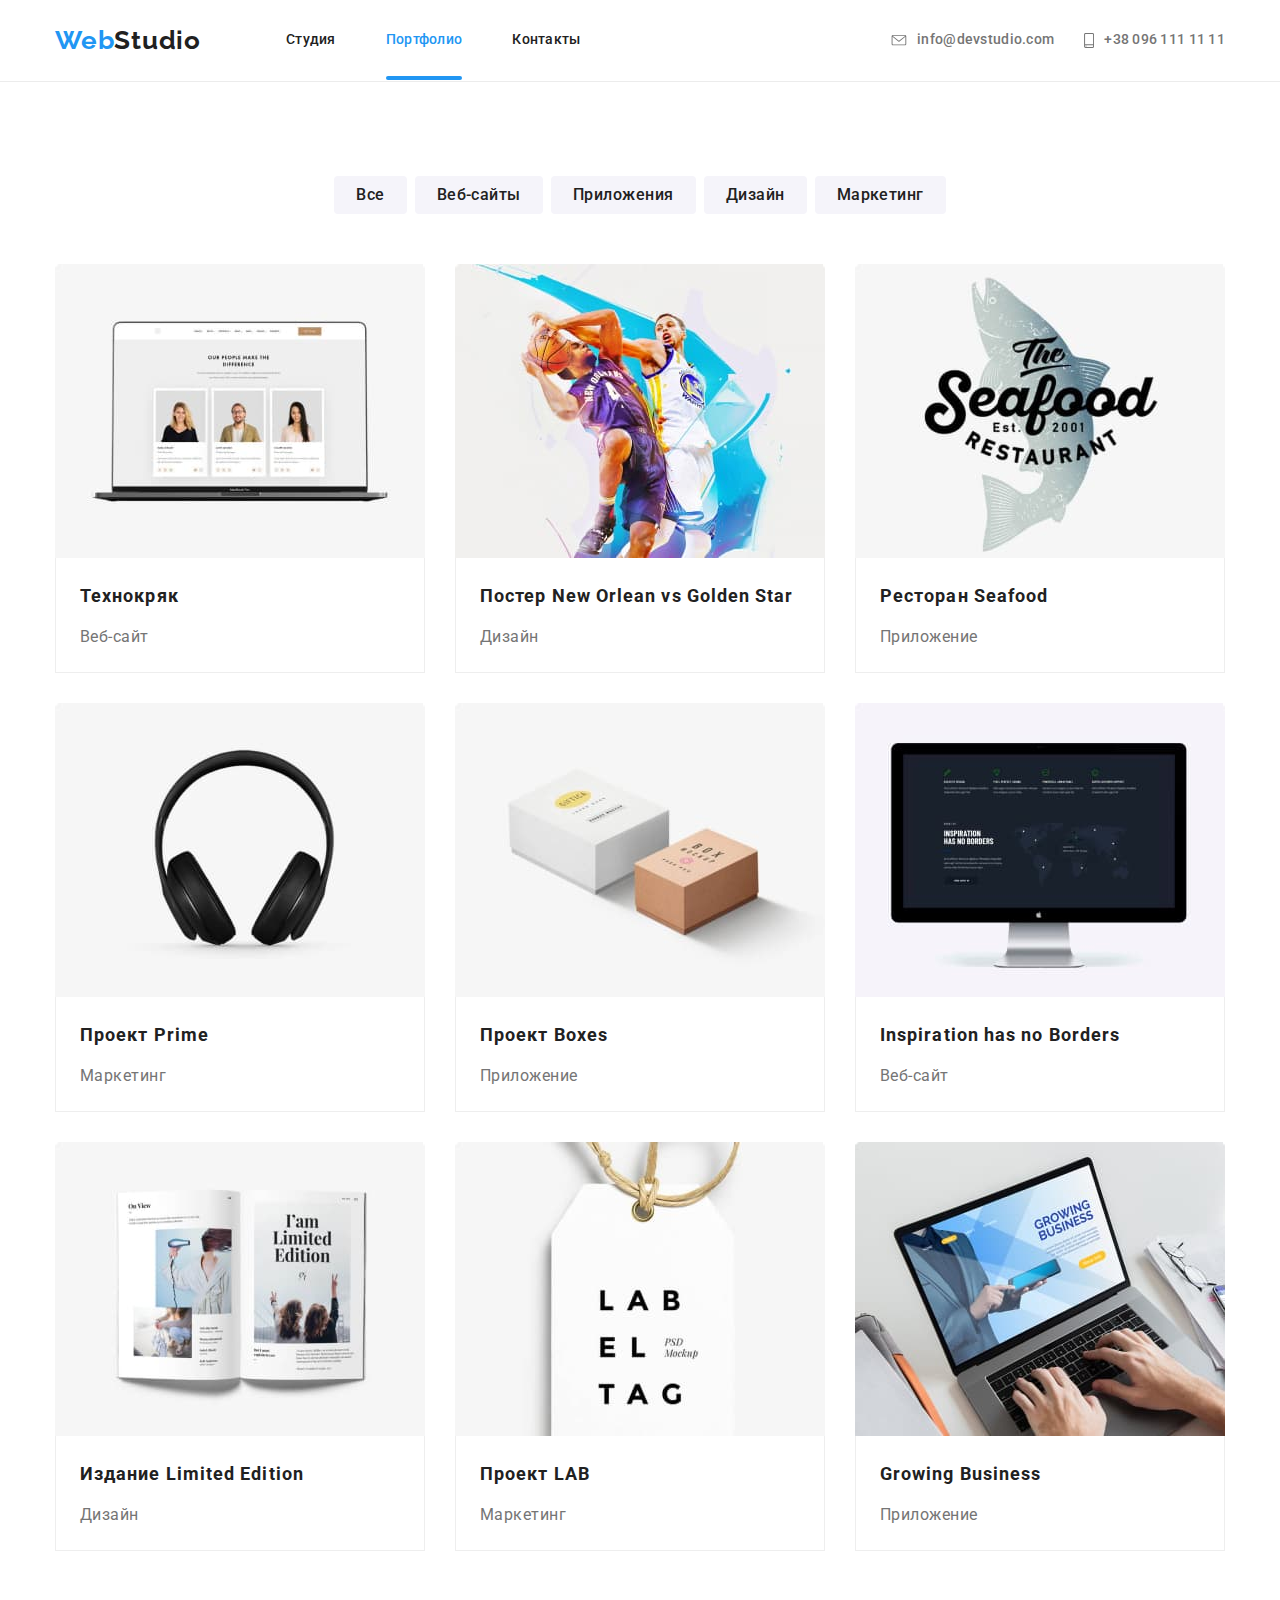
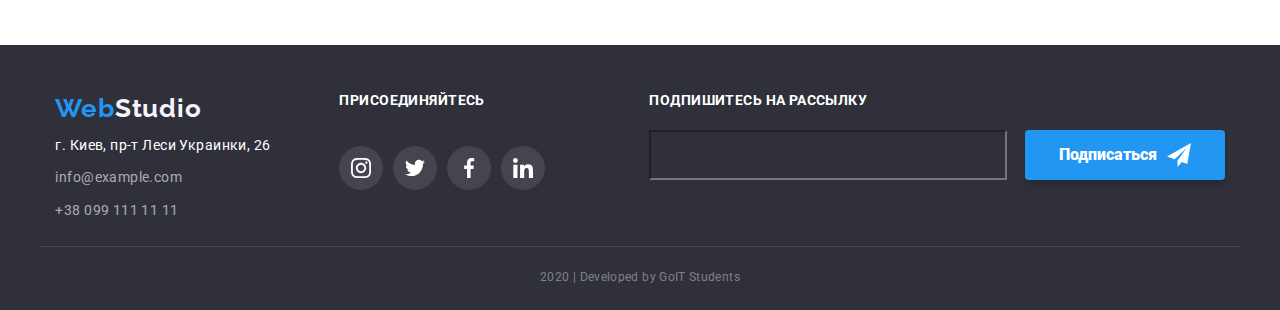
==== commit 05cb5310: "888" ====
--- a/portfolio.html
+++ b/portfolio.html
@@ -103,7 +103,6 @@
 
           <ul class="production list">
             <li class="production item">
-                <div class="product-thumb">
                   <a class="portfolio-link" href="">
                     <div class="portfolio-box">
                       <img class="portfolio__image-card" src="./images/portfolio-projects/img1.jpg" alt="Технокряк" width="370"
@@ -118,10 +117,8 @@
                       <p class="portfolio__name">Веб-сайт</p>
                   </div>
                   </a>
-              </div>
-            </li>
-            <li class="production item">
-                <div class="product-thumb">
+            </li>
+            <li class="production item">
                   <a class="portfolio-link" href="">
                     <div class="portfolio-box">
                       <img class="portfolio__image-card" src="./images/portfolio-projects/img2.jpg" alt="Постер New Orlean vs Golden Star" width="370"
@@ -139,10 +136,8 @@
                     <!--<p class="hide-text">Классический текст-«рыба» (условный, зачастую бессмысленный текст-заполнитель, вставляемый в макет страницы).</p>-->
                   </div>
                 </a>
-                </div>
-            </li>
-            <li class="production item">
-              <div class="product-thumb">
+            </li>
+            <li class="production item">
                 <a class="portfolio-link" href="">
                   <div class="portfolio-box">
                     <img class="portfolio__image-card" src="./images/portfolio-projects/img3.jpg"
@@ -158,10 +153,8 @@
                     <!--<p class="hide-text">Lorem ipsum dolor sit amet, eu errem eloquentiam pro. Fuisset platonem postulant eos id, ut mazim legere pri, nostrud debitis no usu.</p>-->
                   </div>
                 </a>
-                </div>
-            </li>
-            <li class="production item">
-                <div class="product-thumb">
+            </li>
+            <li class="production item">
                   <a class="portfolio-link" href="">
                     <div class="portfolio-box">
                       <img class="portfolio__image-card" src="./images/portfolio-projects/img4.jpg"
@@ -177,10 +170,8 @@
                     <!--<p class="hide-text">Reprimique eloquentiam ex has, at rebum tempor nec. Qui molestiae conclusionemque ut. Quo denique theophrastus ea, an his justo deseruisse.</p>-->
                   </div>
                 </a>
-                </div>
-            </li>
-            <li class="production item">
-                <div class="product-thumb">
+            </li>
+            <li class="production item">
                   <a class="portfolio-link" href="">
                     <div class="portfolio-box">
                       <img class="portfolio__image-card" src="./images/portfolio-projects/img5.jpg" alt="Проект Boxes" width="370"
@@ -196,10 +187,8 @@
                     <!--<p class="hide-text">Классический текст-«рыба» (условный, зачастую бессмысленный текст-заполнитель, вставляемый в макет страницы).</p>-->
                   </div>
                 </a>
-                </div>
-            </li>
-            <li class="production item">
-              <div class="product-thumb">
+            </li>
+            <li class="production item">
                 <a class="portfolio-link" href="">
                   <div class="portfolio-box">
                     <img class="portfolio__image-card" src="./images/portfolio-projects/img6.jpg" alt="Inspiration has no Borders" width="370"
@@ -215,10 +204,8 @@
                     <!--<p class="hide-text">Lorem ipsum dolor sit amet, eu errem eloquentiam pro. Fuisset platonem postulant eos id, ut mazim legere pri, nostrud debitis no usu.</p>-->
                   </div>
                 </a>
-                </div>
-            </li>
-            <li class="production item">
-                <div class="product-thumb">
+            </li>
+            <li class="production item">
                   <a class="portfolio-link" href="">
                     <div class="portfolio-box">
                       <img class="portfolio__image-card" src="./images/portfolio-projects/img7.jpg" alt="Издание Limited Edition"
@@ -234,10 +221,8 @@
                     <!--<p class="hide-text">Reprimique eloquentiam ex has, at rebum tempor nec. Qui molestiae conclusionemque ut. Quo denique theophrastus ea, an his justo deseruisse.</p>-->
                   </div>
                 </a>
-                </div>
-            </li>
-            <li class="production item">
-                <div class="product-thumb">
+            </li>
+            <li class="production item">
                   <a class="portfolio-link" href="">
                     <div class="portfolio-box">
                       <img class="portfolio__image-card" src="./images/portfolio-projects/img8.jpg" alt="Проект LAB"
@@ -253,10 +238,8 @@
                     <!--<p class="hide-text">Классический текст-«рыба» (условный, зачастую бессмысленный текст-заполнитель, вставляемый в макет страницы).</p>-->
                   </div>
                 </a>
-                </div>
-            </li>
-            <li class="production item">
-              <div class="product-thumb">
+            </li>
+            <li class="production item">
                 <a class="portfolio-link" href="">
                   <div class="portfolio-box">
                     <img class="portfolio__image-card" src="./images/portfolio-projects/img9.jpg" alt="Growing Business" width="370"
@@ -272,7 +255,6 @@
                     <!--<p class="hide-text">Lorem ipsum dolor sit amet, eu errem eloquentiam pro. Fuisset platonem postulant eos id, ut mazim legere pri, nostrud debitis no usu.</p>-->
                   </div>
                 </a>
-                </div>
             </li>
           </ul>
         </div>
--- a/css/styles.css
+++ b/css/styles.css
@@ -417,7 +417,6 @@
 .box-title{
     position: absolute;
     display: block;
-    background-color: rgba(47, 48, 58, 0.8);
     width:100%;
     bottom: 0;
     right: 0;
@@ -607,12 +606,16 @@
     transition-property: background-color;
     transition-duration: 250ms;
     transition-timing-function: cubic-bezier(0.4, 0, 0.2, 1);
-  
+      
 }
 
 .clients__logo:hover, .clients__logo:focus, .clients__logo:active{
     border: 1px solid var(--accent-color);
     --color4: #2196F3;
+}
+
+.clients-icon{
+   fill: currentColor;
 }
 
     /*Портфолио*/
@@ -783,6 +786,7 @@
     width: 200px;
     height: 50px;
     cursor: pointer;
+    border: none;
 
     color: var(--title-second-text-color);
     font-family: Roboto, sans-serif;
@@ -832,7 +836,8 @@
         padding-bottom: 6px;
         padding-left: 22px;
         cursor: pointer;
-        transition-property: background-color;
+        border: none;
+        transition-property: background-color, box-shadow;
         transition-duration: 250ms;
         transition-timing-function: cubic-bezier(0.4, 0, 0.2, 1);
 
@@ -852,6 +857,7 @@
       .button-container__button:active{
           background-color: var(--accent-color);
           color: var(--title-second-text-color);
+          box-shadow: 0px 2px 2px rgba(0, 0, 0, 0.12), 0px 1px 2px rgba(0, 0, 0, 0.08), 0px 3px 1px rgba(0, 0, 0, 0.1);
       }
       
 .production.list{
@@ -890,10 +896,9 @@
 }
 .product-thumb{
     background: #FFFFFF;
-   outline: 1px solid #EEEEEE;
-}
-
-.product-thumb:hover .portfolio-overlay{
+   }
+
+.portfolio-link:hover .portfolio-overlay{
     transform: translateY(-100%);
     transition: transform 250ms cubic-bezier(0.4, 0, 0.2, 1);
     
@@ -912,9 +917,9 @@
     font-style: normal;
     font-weight: normal;
     font-size: 18px;
-    line-height: 1.55
-    letter-spacing: 0.03em;
-    text-align: center;
+    line-height: 1.55;
+    letter-spacing: 0.03em;
+    text-align: :start;
 
 }
 
@@ -922,18 +927,30 @@
     display: block
 }
 
-.portfolio__card{
-        
-}
+.portfolio__card-content{
+        border-bottom: 1px solid #EEEEEE;
+        border-left: 1px solid #EEEEEE;
+        border-right: 1px solid #EEEEEE;
+        transition-property: border;
+        transition-duration: 250ms;
+        transition-timing-function: cubic-bezier(0.4, 0, 0.2, 1);
+}
+
+.portfolio-link:hover .portfolio__card-content{
+    box-shadow: 1px 4px 6px rgba(0, 0, 0, 0.16), 0px 4px 4px rgba(0, 0, 0, 0.06), 0px 1px 1px rgba(0, 0, 0, 0.12);
+    
+}
+
 .portfolio-link{
     display: block;
     width: 370px;
    }
 
 .portfolio-title{
-    margin-top: 20px;
-    margin-bottom: 4px;
-    margin-left: 24px;
+    padding-top: 20px;
+    padding-bottom: 4px;
+    padding-left: 24px;
+    margin: 0;
     
     color: var(--title-text-color);
     font-family: Roboto, sans-serif;
@@ -945,9 +962,10 @@
 }
 
 .portfolio__name{
-    margin-top: 4px;
+    padding-top: 4px;
     padding-bottom: 20px;
-    margin-left: 24px;
+    padding-left: 24px;
+    margin: 0;
    
     color: var(--primary-text-color);
     font-family: Roboto, sans-serif;
